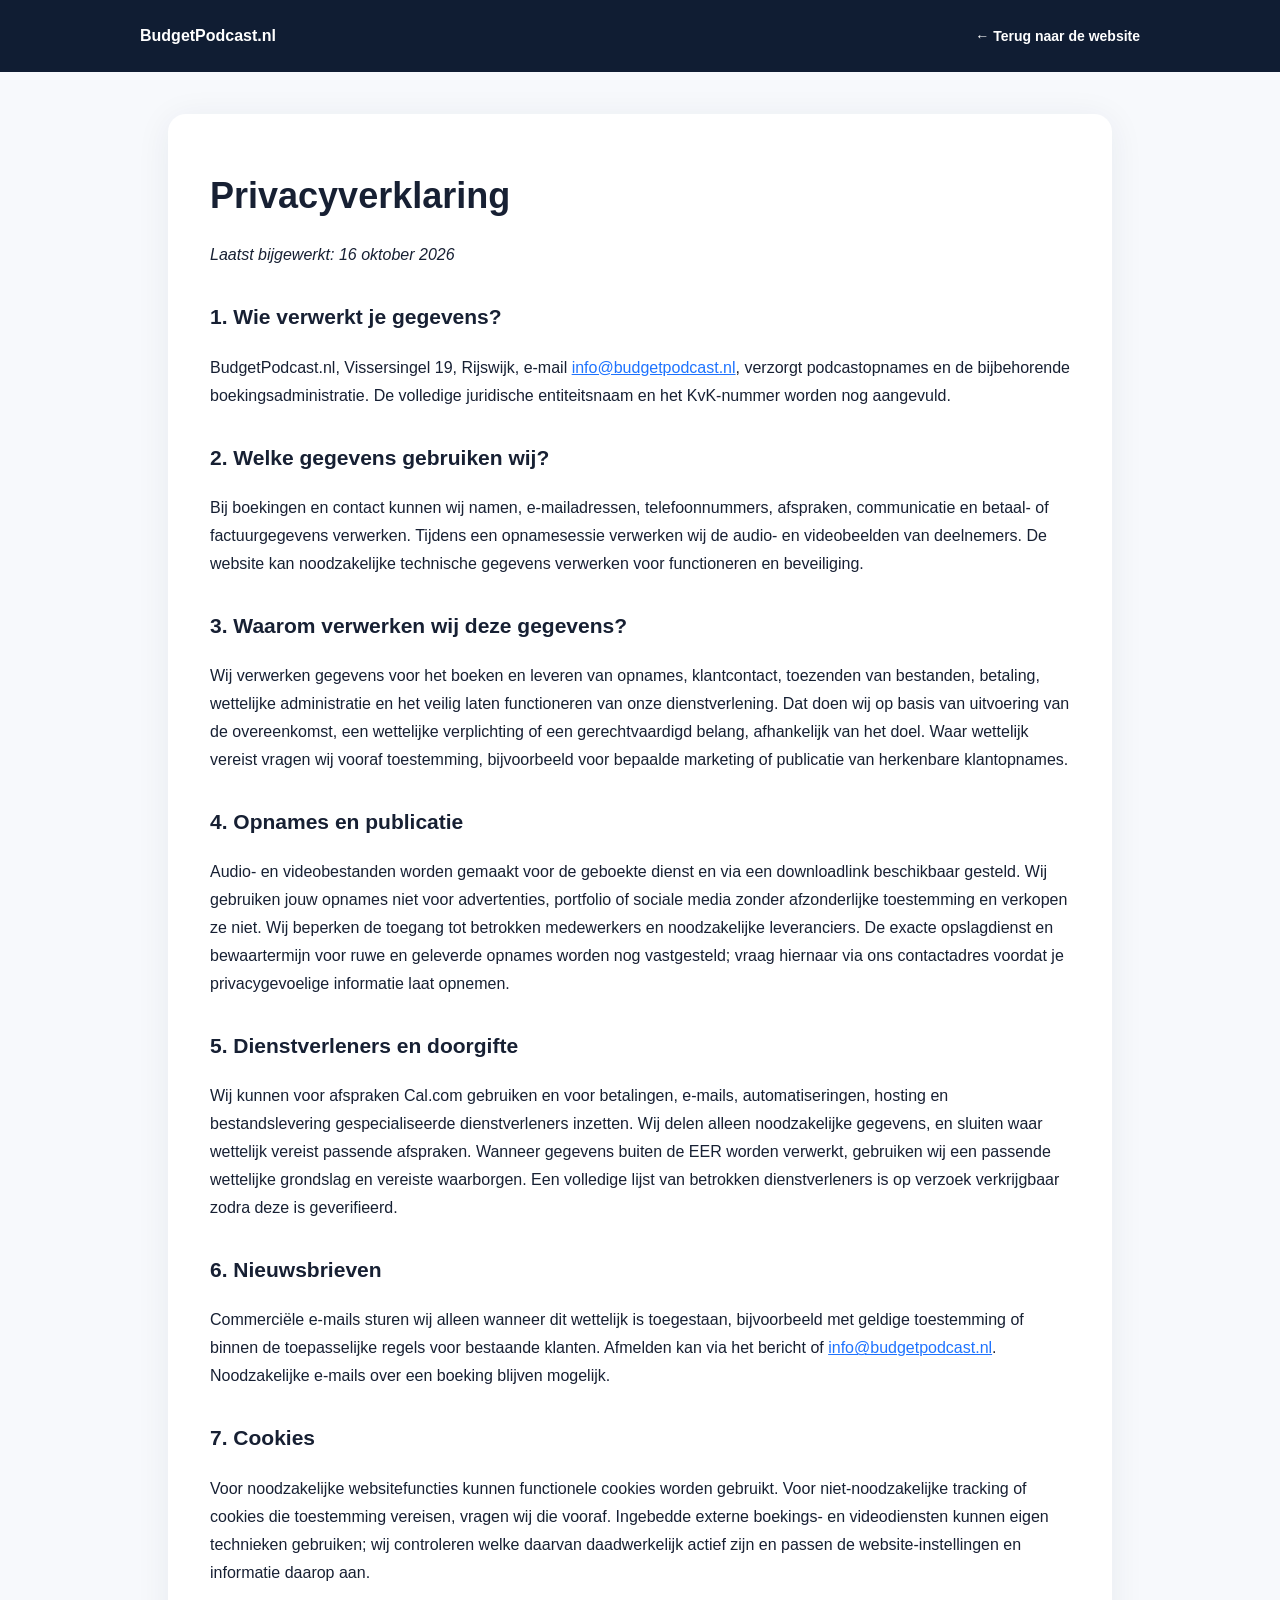
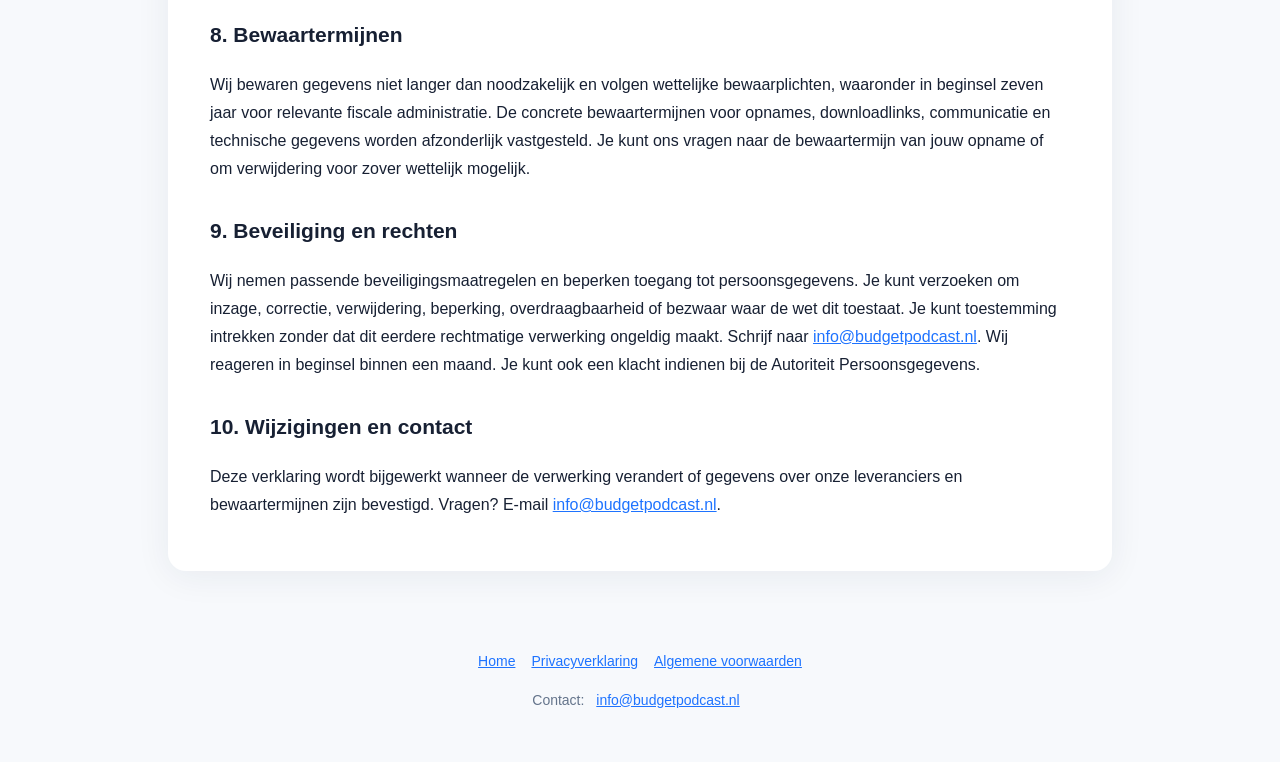
==== privacy/index.html @ d0d12837 "Publish BudgetPodcast privacy policy" ====
<!doctype html><html lang="nl"><head><meta charset="utf-8"><meta name="viewport" content="width=device-width,initial-scale=1"><title>Privacyverklaring | BudgetPodcast.nl</title><meta name="robots" content="index,follow"><style>body{margin:0;background:#f7f9fc;color:#172033;font:16px/1.75 Arial,sans-serif}header{background:#101d33;padding:22px max(24px,calc((100% - 1000px)/2));display:flex;align-items:center;justify-content:space-between;gap:16px}header a{color:white;text-decoration:none;font-weight:700}header a:last-child{font-size:14px}main{max-width:860px;margin:42px auto;padding:36px 42px;background:white;border-radius:18px;box-shadow:0 5px 35px #16274412}h1{font-size:36px;line-height:1.2}h2{font-size:21px;margin-top:30px}a{color:#1e73ff}footer{text-align:center;padding:36px 20px;font-size:14px;color:#64748b}footer a{margin:0 8px}@media(max-width:700px){main{margin:0;padding:25px 22px;border-radius:0}h1{font-size:29px}}</style></head><body><header><a href="/">BudgetPodcast.nl</a><a href="/">← Terug naar de website</a></header><main><h1>Privacyverklaring</h1><p><em>Laatst bijgewerkt: 16 oktober 2026</em></p><h2>1. Wie verwerkt je gegevens?</h2><p>BudgetPodcast.nl, Vissersingel 19, Rijswijk, e-mail <a href="mailto:info@budgetpodcast.nl">info@budgetpodcast.nl</a>, verzorgt podcastopnames en de bijbehorende boekingsadministratie. De volledige juridische entiteitsnaam en het KvK-nummer worden nog aangevuld.</p>
<h2>2. Welke gegevens gebruiken wij?</h2><p>Bij boekingen en contact kunnen wij namen, e-mailadressen, telefoonnummers, afspraken, communicatie en betaal- of factuurgegevens verwerken. Tijdens een opnamesessie verwerken wij de audio- en videobeelden van deelnemers. De website kan noodzakelijke technische gegevens verwerken voor functioneren en beveiliging.</p>
<h2>3. Waarom verwerken wij deze gegevens?</h2><p>Wij verwerken gegevens voor het boeken en leveren van opnames, klantcontact, toezenden van bestanden, betaling, wettelijke administratie en het veilig laten functioneren van onze dienstverlening. Dat doen wij op basis van uitvoering van de overeenkomst, een wettelijke verplichting of een gerechtvaardigd belang, afhankelijk van het doel. Waar wettelijk vereist vragen wij vooraf toestemming, bijvoorbeeld voor bepaalde marketing of publicatie van herkenbare klantopnames.</p>
<h2>4. Opnames en publicatie</h2><p>Audio- en videobestanden worden gemaakt voor de geboekte dienst en via een downloadlink beschikbaar gesteld. Wij gebruiken jouw opnames niet voor advertenties, portfolio of sociale media zonder afzonderlijke toestemming en verkopen ze niet. Wij beperken de toegang tot betrokken medewerkers en noodzakelijke leveranciers. De exacte opslagdienst en bewaartermijn voor ruwe en geleverde opnames worden nog vastgesteld; vraag hiernaar via ons contactadres voordat je privacygevoelige informatie laat opnemen.</p>
<h2>5. Dienstverleners en doorgifte</h2><p>Wij kunnen voor afspraken Cal.com gebruiken en voor betalingen, e-mails, automatiseringen, hosting en bestandslevering gespecialiseerde dienstverleners inzetten. Wij delen alleen noodzakelijke gegevens, en sluiten waar wettelijk vereist passende afspraken. Wanneer gegevens buiten de EER worden verwerkt, gebruiken wij een passende wettelijke grondslag en vereiste waarborgen. Een volledige lijst van betrokken dienstverleners is op verzoek verkrijgbaar zodra deze is geverifieerd.</p>
<h2>6. Nieuwsbrieven</h2><p>Commerciële e-mails sturen wij alleen wanneer dit wettelijk is toegestaan, bijvoorbeeld met geldige toestemming of binnen de toepasselijke regels voor bestaande klanten. Afmelden kan via het bericht of <a href="mailto:info@budgetpodcast.nl">info@budgetpodcast.nl</a>. Noodzakelijke e-mails over een boeking blijven mogelijk.</p>
<h2>7. Cookies</h2><p>Voor noodzakelijke websitefuncties kunnen functionele cookies worden gebruikt. Voor niet-noodzakelijke tracking of cookies die toestemming vereisen, vragen wij die vooraf. Ingebedde externe boekings- en videodiensten kunnen eigen technieken gebruiken; wij controleren welke daarvan daadwerkelijk actief zijn en passen de website-instellingen en informatie daarop aan.</p>
<h2>8. Bewaartermijnen</h2><p>Wij bewaren gegevens niet langer dan noodzakelijk en volgen wettelijke bewaarplichten, waaronder in beginsel zeven jaar voor relevante fiscale administratie. De concrete bewaartermijnen voor opnames, downloadlinks, communicatie en technische gegevens worden afzonderlijk vastgesteld. Je kunt ons vragen naar de bewaartermijn van jouw opname of om verwijdering voor zover wettelijk mogelijk.</p>
<h2>9. Beveiliging en rechten</h2><p>Wij nemen passende beveiligingsmaatregelen en beperken toegang tot persoonsgegevens. Je kunt verzoeken om inzage, correctie, verwijdering, beperking, overdraagbaarheid of bezwaar waar de wet dit toestaat. Je kunt toestemming intrekken zonder dat dit eerdere rechtmatige verwerking ongeldig maakt. Schrijf naar <a href="mailto:info@budgetpodcast.nl">info@budgetpodcast.nl</a>. Wij reageren in beginsel binnen een maand. Je kunt ook een klacht indienen bij de Autoriteit Persoonsgegevens.</p>
<h2>10. Wijzigingen en contact</h2><p>Deze verklaring wordt bijgewerkt wanneer de verwerking verandert of gegevens over onze leveranciers en bewaartermijnen zijn bevestigd. Vragen? E-mail <a href="mailto:info@budgetpodcast.nl">info@budgetpodcast.nl</a>.</p></main><footer><a href="/">Home</a><a href="/privacy">Privacyverklaring</a><a href="/algemene-voorwaarden">Algemene voorwaarden</a><p>Contact: <a href="mailto:info@budgetpodcast.nl">info@budgetpodcast.nl</a></p></footer></body></html>
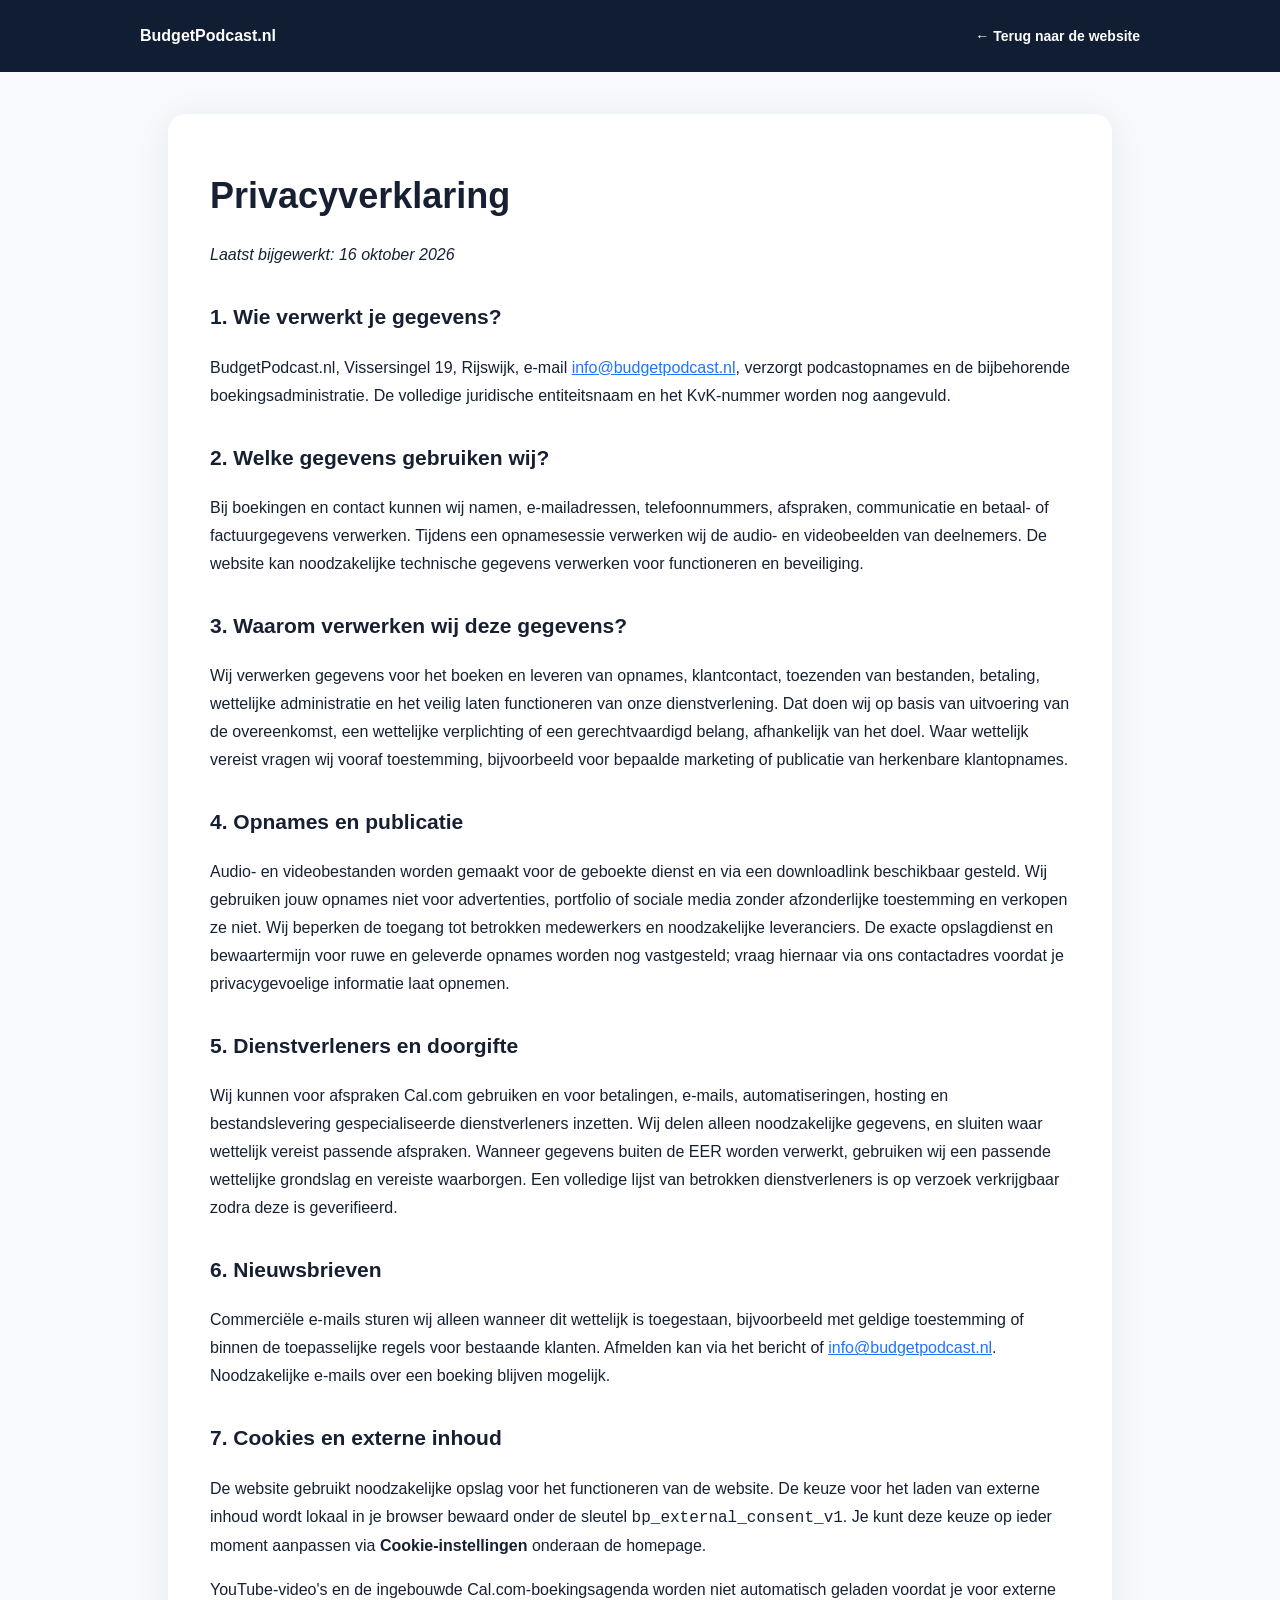
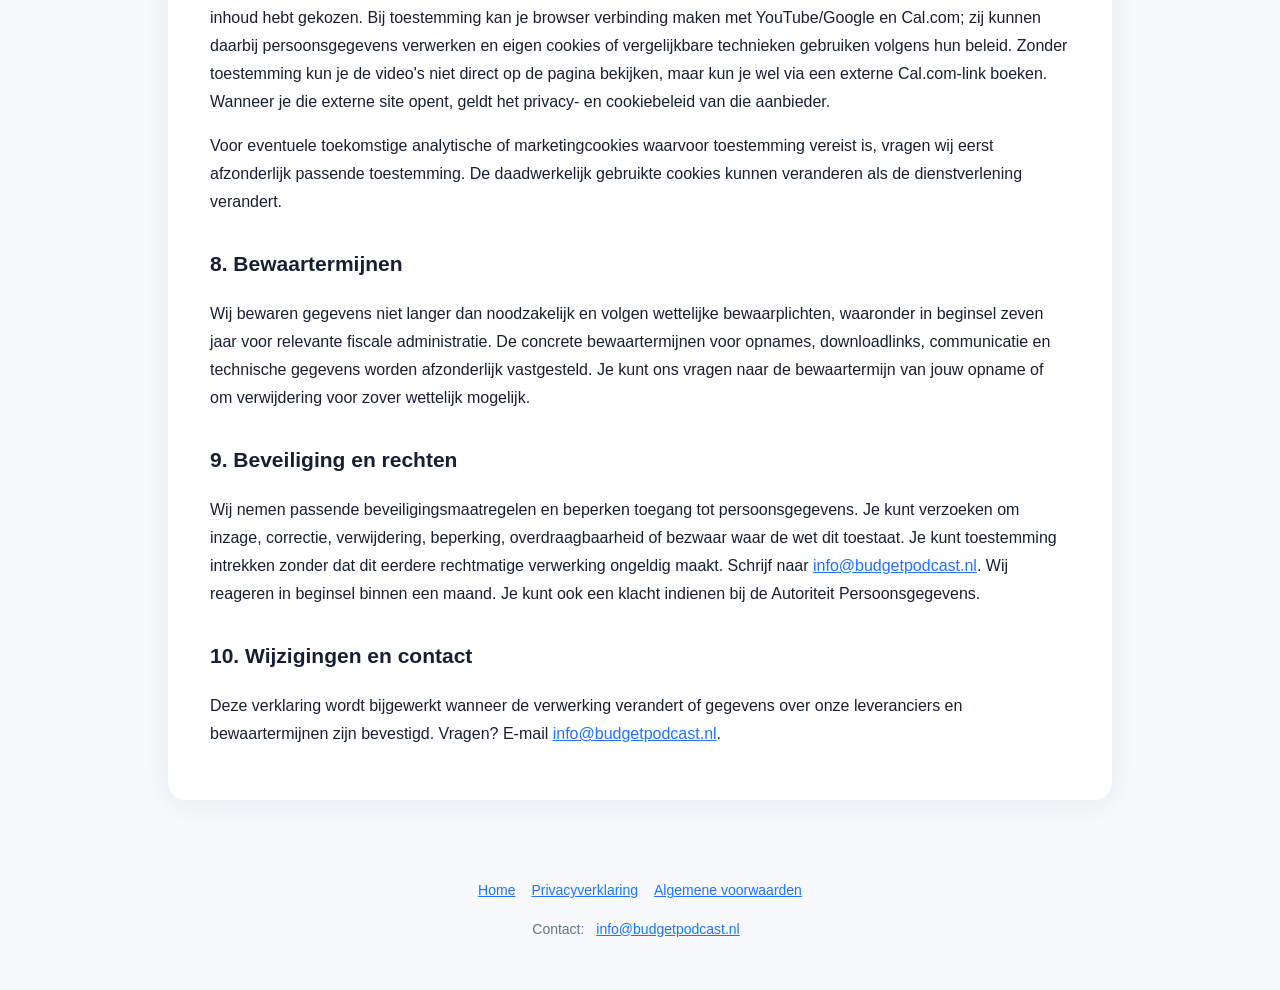
==== commit dcca3594: "Describe cookie consent and externally loaded booking and videos" ====
--- a/privacy/index.html
+++ b/privacy/index.html
@@ -4,7 +4,6 @@
 <h2>4. Opnames en publicatie</h2><p>Audio- en videobestanden worden gemaakt voor de geboekte dienst en via een downloadlink beschikbaar gesteld. Wij gebruiken jouw opnames niet voor advertenties, portfolio of sociale media zonder afzonderlijke toestemming en verkopen ze niet. Wij beperken de toegang tot betrokken medewerkers en noodzakelijke leveranciers. De exacte opslagdienst en bewaartermijn voor ruwe en geleverde opnames worden nog vastgesteld; vraag hiernaar via ons contactadres voordat je privacygevoelige informatie laat opnemen.</p>
 <h2>5. Dienstverleners en doorgifte</h2><p>Wij kunnen voor afspraken Cal.com gebruiken en voor betalingen, e-mails, automatiseringen, hosting en bestandslevering gespecialiseerde dienstverleners inzetten. Wij delen alleen noodzakelijke gegevens, en sluiten waar wettelijk vereist passende afspraken. Wanneer gegevens buiten de EER worden verwerkt, gebruiken wij een passende wettelijke grondslag en vereiste waarborgen. Een volledige lijst van betrokken dienstverleners is op verzoek verkrijgbaar zodra deze is geverifieerd.</p>
 <h2>6. Nieuwsbrieven</h2><p>Commerciële e-mails sturen wij alleen wanneer dit wettelijk is toegestaan, bijvoorbeeld met geldige toestemming of binnen de toepasselijke regels voor bestaande klanten. Afmelden kan via het bericht of <a href="mailto:info@budgetpodcast.nl">info@budgetpodcast.nl</a>. Noodzakelijke e-mails over een boeking blijven mogelijk.</p>
-<h2>7. Cookies</h2><p>Voor noodzakelijke websitefuncties kunnen functionele cookies worden gebruikt. Voor niet-noodzakelijke tracking of cookies die toestemming vereisen, vragen wij die vooraf. Ingebedde externe boekings- en videodiensten kunnen eigen technieken gebruiken; wij controleren welke daarvan daadwerkelijk actief zijn en passen de website-instellingen en informatie daarop aan.</p>
-<h2>8. Bewaartermijnen</h2><p>Wij bewaren gegevens niet langer dan noodzakelijk en volgen wettelijke bewaarplichten, waaronder in beginsel zeven jaar voor relevante fiscale administratie. De concrete bewaartermijnen voor opnames, downloadlinks, communicatie en technische gegevens worden afzonderlijk vastgesteld. Je kunt ons vragen naar de bewaartermijn van jouw opname of om verwijdering voor zover wettelijk mogelijk.</p>
+<h2>7. Cookies en externe inhoud</h2><p>De website gebruikt noodzakelijke opslag voor het functioneren van de website. De keuze voor het laden van externe inhoud wordt lokaal in je browser bewaard onder de sleutel <code>bp_external_consent_v1</code>. Je kunt deze keuze op ieder moment aanpassen via <strong>Cookie-instellingen</strong> onderaan de homepage.</p><p>YouTube-video's en de ingebouwde Cal.com-boekingsagenda worden niet automatisch geladen voordat je voor externe inhoud hebt gekozen. Bij toestemming kan je browser verbinding maken met YouTube/Google en Cal.com; zij kunnen daarbij persoonsgegevens verwerken en eigen cookies of vergelijkbare technieken gebruiken volgens hun beleid. Zonder toestemming kun je de video's niet direct op de pagina bekijken, maar kun je wel via een externe Cal.com-link boeken. Wanneer je die externe site opent, geldt het privacy- en cookiebeleid van die aanbieder.</p><p>Voor eventuele toekomstige analytische of marketingcookies waarvoor toestemming vereist is, vragen wij eerst afzonderlijk passende toestemming. De daadwerkelijk gebruikte cookies kunnen veranderen als de dienstverlening verandert.</p><h2>8. Bewaartermijnen</h2><p>Wij bewaren gegevens niet langer dan noodzakelijk en volgen wettelijke bewaarplichten, waaronder in beginsel zeven jaar voor relevante fiscale administratie. De concrete bewaartermijnen voor opnames, downloadlinks, communicatie en technische gegevens worden afzonderlijk vastgesteld. Je kunt ons vragen naar de bewaartermijn van jouw opname of om verwijdering voor zover wettelijk mogelijk.</p>
 <h2>9. Beveiliging en rechten</h2><p>Wij nemen passende beveiligingsmaatregelen en beperken toegang tot persoonsgegevens. Je kunt verzoeken om inzage, correctie, verwijdering, beperking, overdraagbaarheid of bezwaar waar de wet dit toestaat. Je kunt toestemming intrekken zonder dat dit eerdere rechtmatige verwerking ongeldig maakt. Schrijf naar <a href="mailto:info@budgetpodcast.nl">info@budgetpodcast.nl</a>. Wij reageren in beginsel binnen een maand. Je kunt ook een klacht indienen bij de Autoriteit Persoonsgegevens.</p>
 <h2>10. Wijzigingen en contact</h2><p>Deze verklaring wordt bijgewerkt wanneer de verwerking verandert of gegevens over onze leveranciers en bewaartermijnen zijn bevestigd. Vragen? E-mail <a href="mailto:info@budgetpodcast.nl">info@budgetpodcast.nl</a>.</p></main><footer><a href="/">Home</a><a href="/privacy">Privacyverklaring</a><a href="/algemene-voorwaarden">Algemene voorwaarden</a><p>Contact: <a href="mailto:info@budgetpodcast.nl">info@budgetpodcast.nl</a></p></footer></body></html>
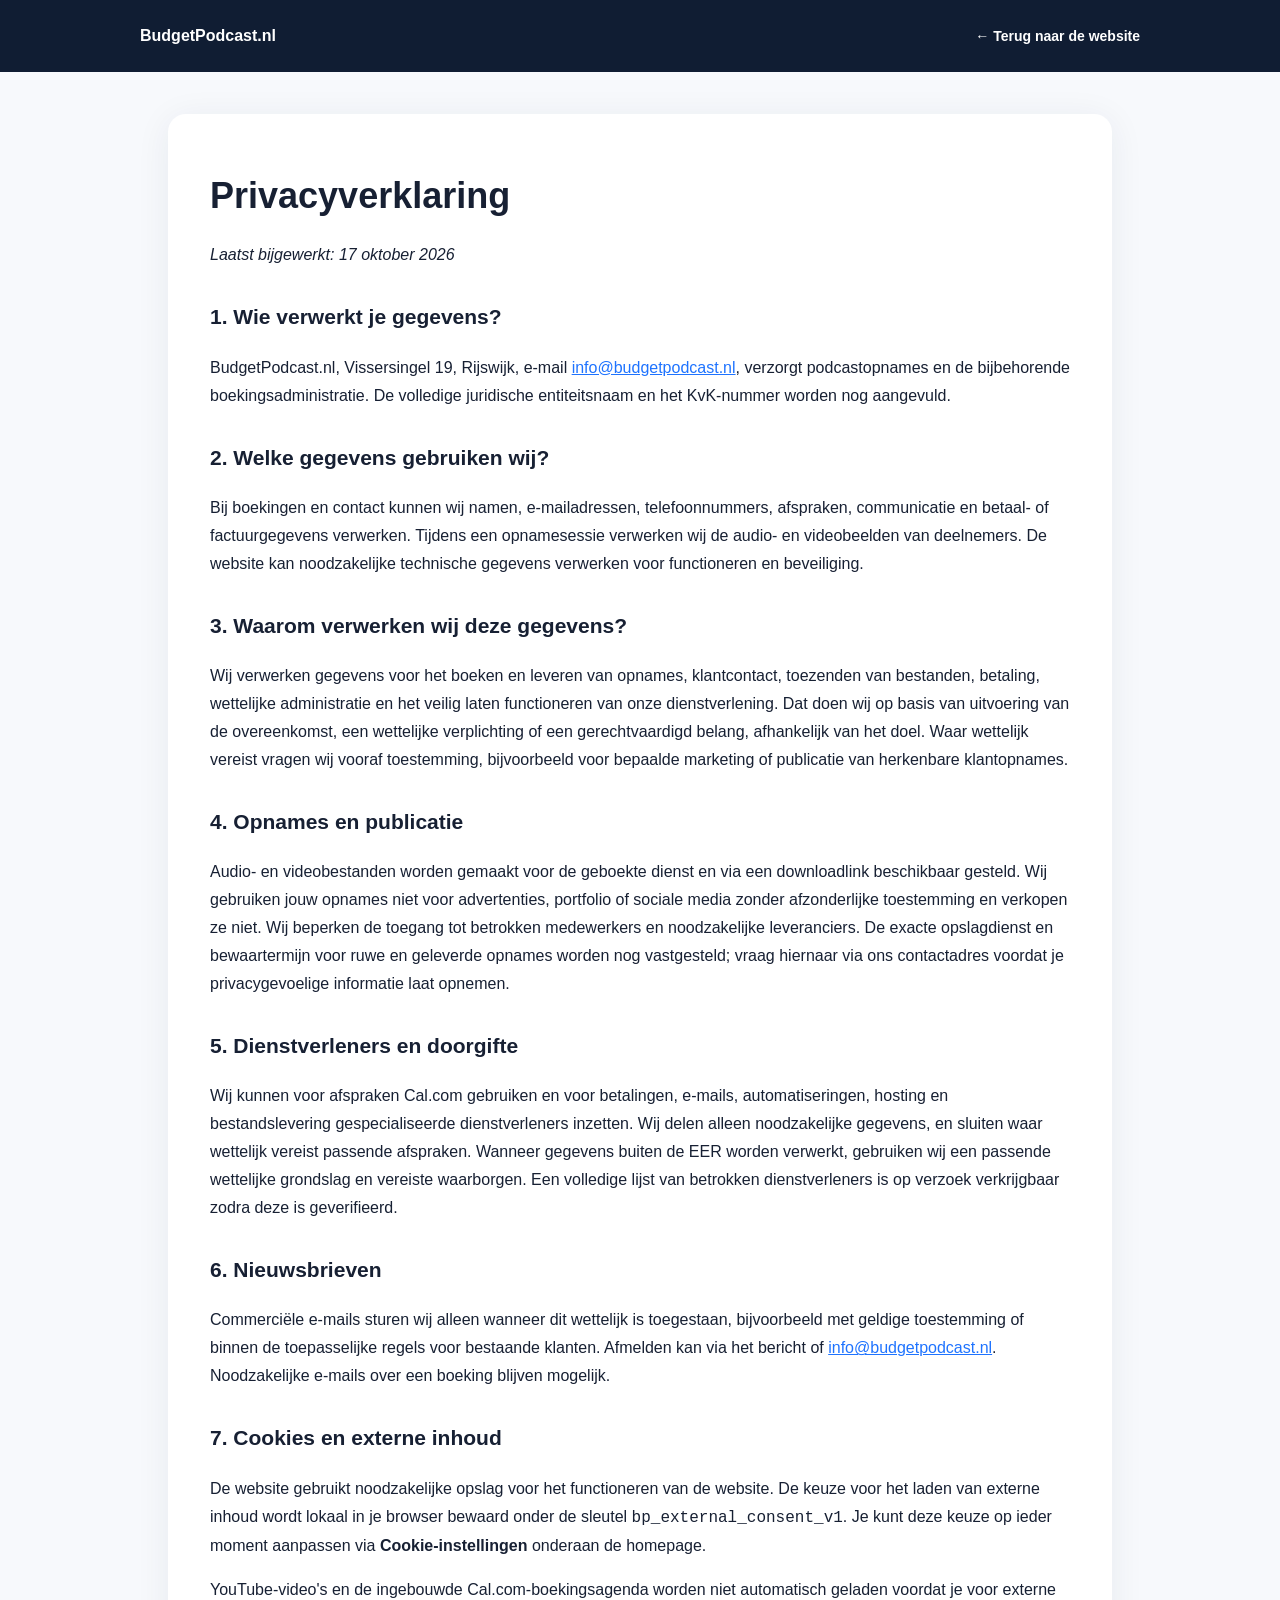
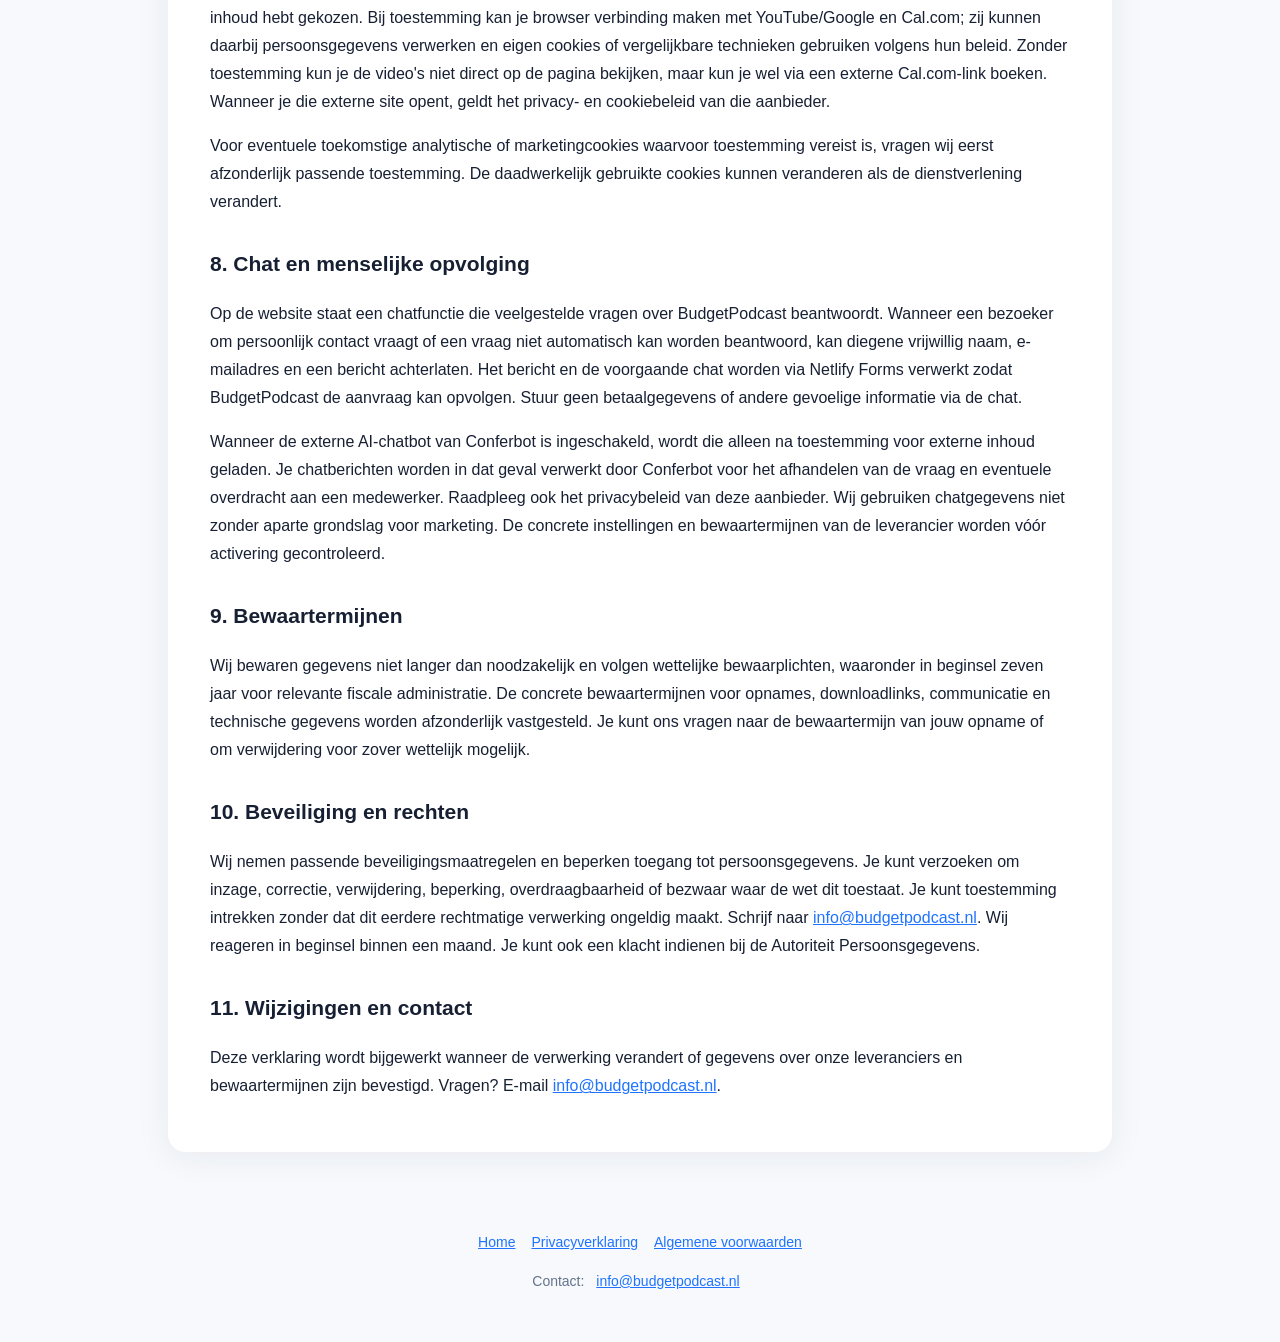
==== commit cfae8e56: "Document chat privacy and ensure handoff panel visibility" ====
--- a/privacy/index.html
+++ b/privacy/index.html
@@ -1,9 +1,9 @@
-<!doctype html><html lang="nl"><head><meta charset="utf-8"><meta name="viewport" content="width=device-width,initial-scale=1"><title>Privacyverklaring | BudgetPodcast.nl</title><meta name="robots" content="index,follow"><style>body{margin:0;background:#f7f9fc;color:#172033;font:16px/1.75 Arial,sans-serif}header{background:#101d33;padding:22px max(24px,calc((100% - 1000px)/2));display:flex;align-items:center;justify-content:space-between;gap:16px}header a{color:white;text-decoration:none;font-weight:700}header a:last-child{font-size:14px}main{max-width:860px;margin:42px auto;padding:36px 42px;background:white;border-radius:18px;box-shadow:0 5px 35px #16274412}h1{font-size:36px;line-height:1.2}h2{font-size:21px;margin-top:30px}a{color:#1e73ff}footer{text-align:center;padding:36px 20px;font-size:14px;color:#64748b}footer a{margin:0 8px}@media(max-width:700px){main{margin:0;padding:25px 22px;border-radius:0}h1{font-size:29px}}</style></head><body><header><a href="/">BudgetPodcast.nl</a><a href="/">← Terug naar de website</a></header><main><h1>Privacyverklaring</h1><p><em>Laatst bijgewerkt: 16 oktober 2026</em></p><h2>1. Wie verwerkt je gegevens?</h2><p>BudgetPodcast.nl, Vissersingel 19, Rijswijk, e-mail <a href="mailto:info@budgetpodcast.nl">info@budgetpodcast.nl</a>, verzorgt podcastopnames en de bijbehorende boekingsadministratie. De volledige juridische entiteitsnaam en het KvK-nummer worden nog aangevuld.</p>
+<!doctype html><html lang="nl"><head><meta charset="utf-8"><meta name="viewport" content="width=device-width,initial-scale=1"><title>Privacyverklaring | BudgetPodcast.nl</title><meta name="robots" content="index,follow"><style>body{margin:0;background:#f7f9fc;color:#172033;font:16px/1.75 Arial,sans-serif}header{background:#101d33;padding:22px max(24px,calc((100% - 1000px)/2));display:flex;align-items:center;justify-content:space-between;gap:16px}header a{color:white;text-decoration:none;font-weight:700}header a:last-child{font-size:14px}main{max-width:860px;margin:42px auto;padding:36px 42px;background:white;border-radius:18px;box-shadow:0 5px 35px #16274412}h1{font-size:36px;line-height:1.2}h2{font-size:21px;margin-top:30px}a{color:#1e73ff}footer{text-align:center;padding:36px 20px;font-size:14px;color:#64748b}footer a{margin:0 8px}@media(max-width:700px){main{margin:0;padding:25px 22px;border-radius:0}h1{font-size:29px}}</style></head><body><header><a href="/">BudgetPodcast.nl</a><a href="/">← Terug naar de website</a></header><main><h1>Privacyverklaring</h1><p><em>Laatst bijgewerkt: 17 oktober 2026</em></p><h2>1. Wie verwerkt je gegevens?</h2><p>BudgetPodcast.nl, Vissersingel 19, Rijswijk, e-mail <a href="mailto:info@budgetpodcast.nl">info@budgetpodcast.nl</a>, verzorgt podcastopnames en de bijbehorende boekingsadministratie. De volledige juridische entiteitsnaam en het KvK-nummer worden nog aangevuld.</p>
 <h2>2. Welke gegevens gebruiken wij?</h2><p>Bij boekingen en contact kunnen wij namen, e-mailadressen, telefoonnummers, afspraken, communicatie en betaal- of factuurgegevens verwerken. Tijdens een opnamesessie verwerken wij de audio- en videobeelden van deelnemers. De website kan noodzakelijke technische gegevens verwerken voor functioneren en beveiliging.</p>
 <h2>3. Waarom verwerken wij deze gegevens?</h2><p>Wij verwerken gegevens voor het boeken en leveren van opnames, klantcontact, toezenden van bestanden, betaling, wettelijke administratie en het veilig laten functioneren van onze dienstverlening. Dat doen wij op basis van uitvoering van de overeenkomst, een wettelijke verplichting of een gerechtvaardigd belang, afhankelijk van het doel. Waar wettelijk vereist vragen wij vooraf toestemming, bijvoorbeeld voor bepaalde marketing of publicatie van herkenbare klantopnames.</p>
 <h2>4. Opnames en publicatie</h2><p>Audio- en videobestanden worden gemaakt voor de geboekte dienst en via een downloadlink beschikbaar gesteld. Wij gebruiken jouw opnames niet voor advertenties, portfolio of sociale media zonder afzonderlijke toestemming en verkopen ze niet. Wij beperken de toegang tot betrokken medewerkers en noodzakelijke leveranciers. De exacte opslagdienst en bewaartermijn voor ruwe en geleverde opnames worden nog vastgesteld; vraag hiernaar via ons contactadres voordat je privacygevoelige informatie laat opnemen.</p>
 <h2>5. Dienstverleners en doorgifte</h2><p>Wij kunnen voor afspraken Cal.com gebruiken en voor betalingen, e-mails, automatiseringen, hosting en bestandslevering gespecialiseerde dienstverleners inzetten. Wij delen alleen noodzakelijke gegevens, en sluiten waar wettelijk vereist passende afspraken. Wanneer gegevens buiten de EER worden verwerkt, gebruiken wij een passende wettelijke grondslag en vereiste waarborgen. Een volledige lijst van betrokken dienstverleners is op verzoek verkrijgbaar zodra deze is geverifieerd.</p>
 <h2>6. Nieuwsbrieven</h2><p>Commerciële e-mails sturen wij alleen wanneer dit wettelijk is toegestaan, bijvoorbeeld met geldige toestemming of binnen de toepasselijke regels voor bestaande klanten. Afmelden kan via het bericht of <a href="mailto:info@budgetpodcast.nl">info@budgetpodcast.nl</a>. Noodzakelijke e-mails over een boeking blijven mogelijk.</p>
-<h2>7. Cookies en externe inhoud</h2><p>De website gebruikt noodzakelijke opslag voor het functioneren van de website. De keuze voor het laden van externe inhoud wordt lokaal in je browser bewaard onder de sleutel <code>bp_external_consent_v1</code>. Je kunt deze keuze op ieder moment aanpassen via <strong>Cookie-instellingen</strong> onderaan de homepage.</p><p>YouTube-video's en de ingebouwde Cal.com-boekingsagenda worden niet automatisch geladen voordat je voor externe inhoud hebt gekozen. Bij toestemming kan je browser verbinding maken met YouTube/Google en Cal.com; zij kunnen daarbij persoonsgegevens verwerken en eigen cookies of vergelijkbare technieken gebruiken volgens hun beleid. Zonder toestemming kun je de video's niet direct op de pagina bekijken, maar kun je wel via een externe Cal.com-link boeken. Wanneer je die externe site opent, geldt het privacy- en cookiebeleid van die aanbieder.</p><p>Voor eventuele toekomstige analytische of marketingcookies waarvoor toestemming vereist is, vragen wij eerst afzonderlijk passende toestemming. De daadwerkelijk gebruikte cookies kunnen veranderen als de dienstverlening verandert.</p><h2>8. Bewaartermijnen</h2><p>Wij bewaren gegevens niet langer dan noodzakelijk en volgen wettelijke bewaarplichten, waaronder in beginsel zeven jaar voor relevante fiscale administratie. De concrete bewaartermijnen voor opnames, downloadlinks, communicatie en technische gegevens worden afzonderlijk vastgesteld. Je kunt ons vragen naar de bewaartermijn van jouw opname of om verwijdering voor zover wettelijk mogelijk.</p>
-<h2>9. Beveiliging en rechten</h2><p>Wij nemen passende beveiligingsmaatregelen en beperken toegang tot persoonsgegevens. Je kunt verzoeken om inzage, correctie, verwijdering, beperking, overdraagbaarheid of bezwaar waar de wet dit toestaat. Je kunt toestemming intrekken zonder dat dit eerdere rechtmatige verwerking ongeldig maakt. Schrijf naar <a href="mailto:info@budgetpodcast.nl">info@budgetpodcast.nl</a>. Wij reageren in beginsel binnen een maand. Je kunt ook een klacht indienen bij de Autoriteit Persoonsgegevens.</p>
-<h2>10. Wijzigingen en contact</h2><p>Deze verklaring wordt bijgewerkt wanneer de verwerking verandert of gegevens over onze leveranciers en bewaartermijnen zijn bevestigd. Vragen? E-mail <a href="mailto:info@budgetpodcast.nl">info@budgetpodcast.nl</a>.</p></main><footer><a href="/">Home</a><a href="/privacy">Privacyverklaring</a><a href="/algemene-voorwaarden">Algemene voorwaarden</a><p>Contact: <a href="mailto:info@budgetpodcast.nl">info@budgetpodcast.nl</a></p></footer></body></html>+<h2>7. Cookies en externe inhoud</h2><p>De website gebruikt noodzakelijke opslag voor het functioneren van de website. De keuze voor het laden van externe inhoud wordt lokaal in je browser bewaard onder de sleutel <code>bp_external_consent_v1</code>. Je kunt deze keuze op ieder moment aanpassen via <strong>Cookie-instellingen</strong> onderaan de homepage.</p><p>YouTube-video's en de ingebouwde Cal.com-boekingsagenda worden niet automatisch geladen voordat je voor externe inhoud hebt gekozen. Bij toestemming kan je browser verbinding maken met YouTube/Google en Cal.com; zij kunnen daarbij persoonsgegevens verwerken en eigen cookies of vergelijkbare technieken gebruiken volgens hun beleid. Zonder toestemming kun je de video's niet direct op de pagina bekijken, maar kun je wel via een externe Cal.com-link boeken. Wanneer je die externe site opent, geldt het privacy- en cookiebeleid van die aanbieder.</p><p>Voor eventuele toekomstige analytische of marketingcookies waarvoor toestemming vereist is, vragen wij eerst afzonderlijk passende toestemming. De daadwerkelijk gebruikte cookies kunnen veranderen als de dienstverlening verandert.</p><h2>8. Chat en menselijke opvolging</h2><p>Op de website staat een chatfunctie die veelgestelde vragen over BudgetPodcast beantwoordt. Wanneer een bezoeker om persoonlijk contact vraagt of een vraag niet automatisch kan worden beantwoord, kan diegene vrijwillig naam, e-mailadres en een bericht achterlaten. Het bericht en de voorgaande chat worden via Netlify Forms verwerkt zodat BudgetPodcast de aanvraag kan opvolgen. Stuur geen betaalgegevens of andere gevoelige informatie via de chat.</p><p>Wanneer de externe AI-chatbot van Conferbot is ingeschakeld, wordt die alleen na toestemming voor externe inhoud geladen. Je chatberichten worden in dat geval verwerkt door Conferbot voor het afhandelen van de vraag en eventuele overdracht aan een medewerker. Raadpleeg ook het privacybeleid van deze aanbieder. Wij gebruiken chatgegevens niet zonder aparte grondslag voor marketing. De concrete instellingen en bewaartermijnen van de leverancier worden vóór activering gecontroleerd.</p><h2>9. Bewaartermijnen</h2><p>Wij bewaren gegevens niet langer dan noodzakelijk en volgen wettelijke bewaarplichten, waaronder in beginsel zeven jaar voor relevante fiscale administratie. De concrete bewaartermijnen voor opnames, downloadlinks, communicatie en technische gegevens worden afzonderlijk vastgesteld. Je kunt ons vragen naar de bewaartermijn van jouw opname of om verwijdering voor zover wettelijk mogelijk.</p>
+<h2>10. Beveiliging en rechten</h2><p>Wij nemen passende beveiligingsmaatregelen en beperken toegang tot persoonsgegevens. Je kunt verzoeken om inzage, correctie, verwijdering, beperking, overdraagbaarheid of bezwaar waar de wet dit toestaat. Je kunt toestemming intrekken zonder dat dit eerdere rechtmatige verwerking ongeldig maakt. Schrijf naar <a href="mailto:info@budgetpodcast.nl">info@budgetpodcast.nl</a>. Wij reageren in beginsel binnen een maand. Je kunt ook een klacht indienen bij de Autoriteit Persoonsgegevens.</p>
+<h2>11. Wijzigingen en contact</h2><p>Deze verklaring wordt bijgewerkt wanneer de verwerking verandert of gegevens over onze leveranciers en bewaartermijnen zijn bevestigd. Vragen? E-mail <a href="mailto:info@budgetpodcast.nl">info@budgetpodcast.nl</a>.</p></main><footer><a href="/">Home</a><a href="/privacy">Privacyverklaring</a><a href="/algemene-voorwaarden">Algemene voorwaarden</a><p>Contact: <a href="mailto:info@budgetpodcast.nl">info@budgetpodcast.nl</a></p></footer></body></html>
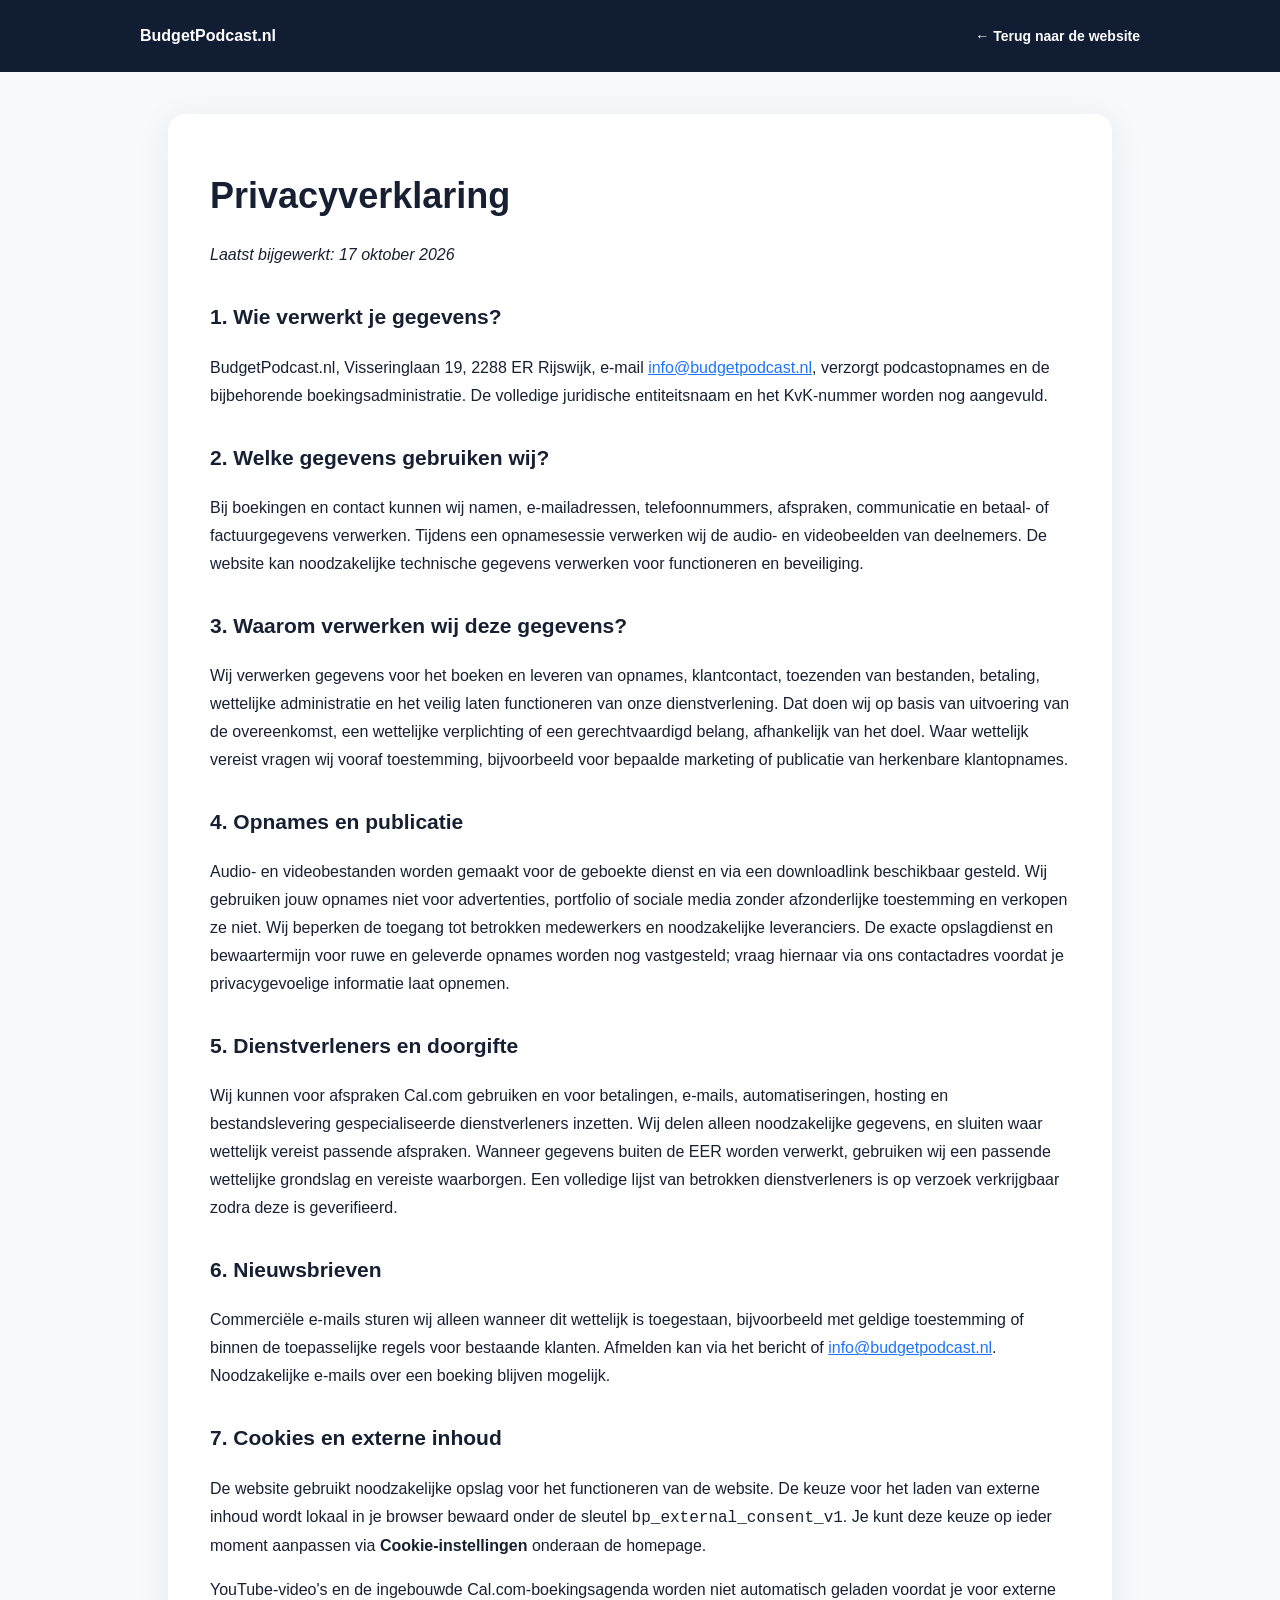
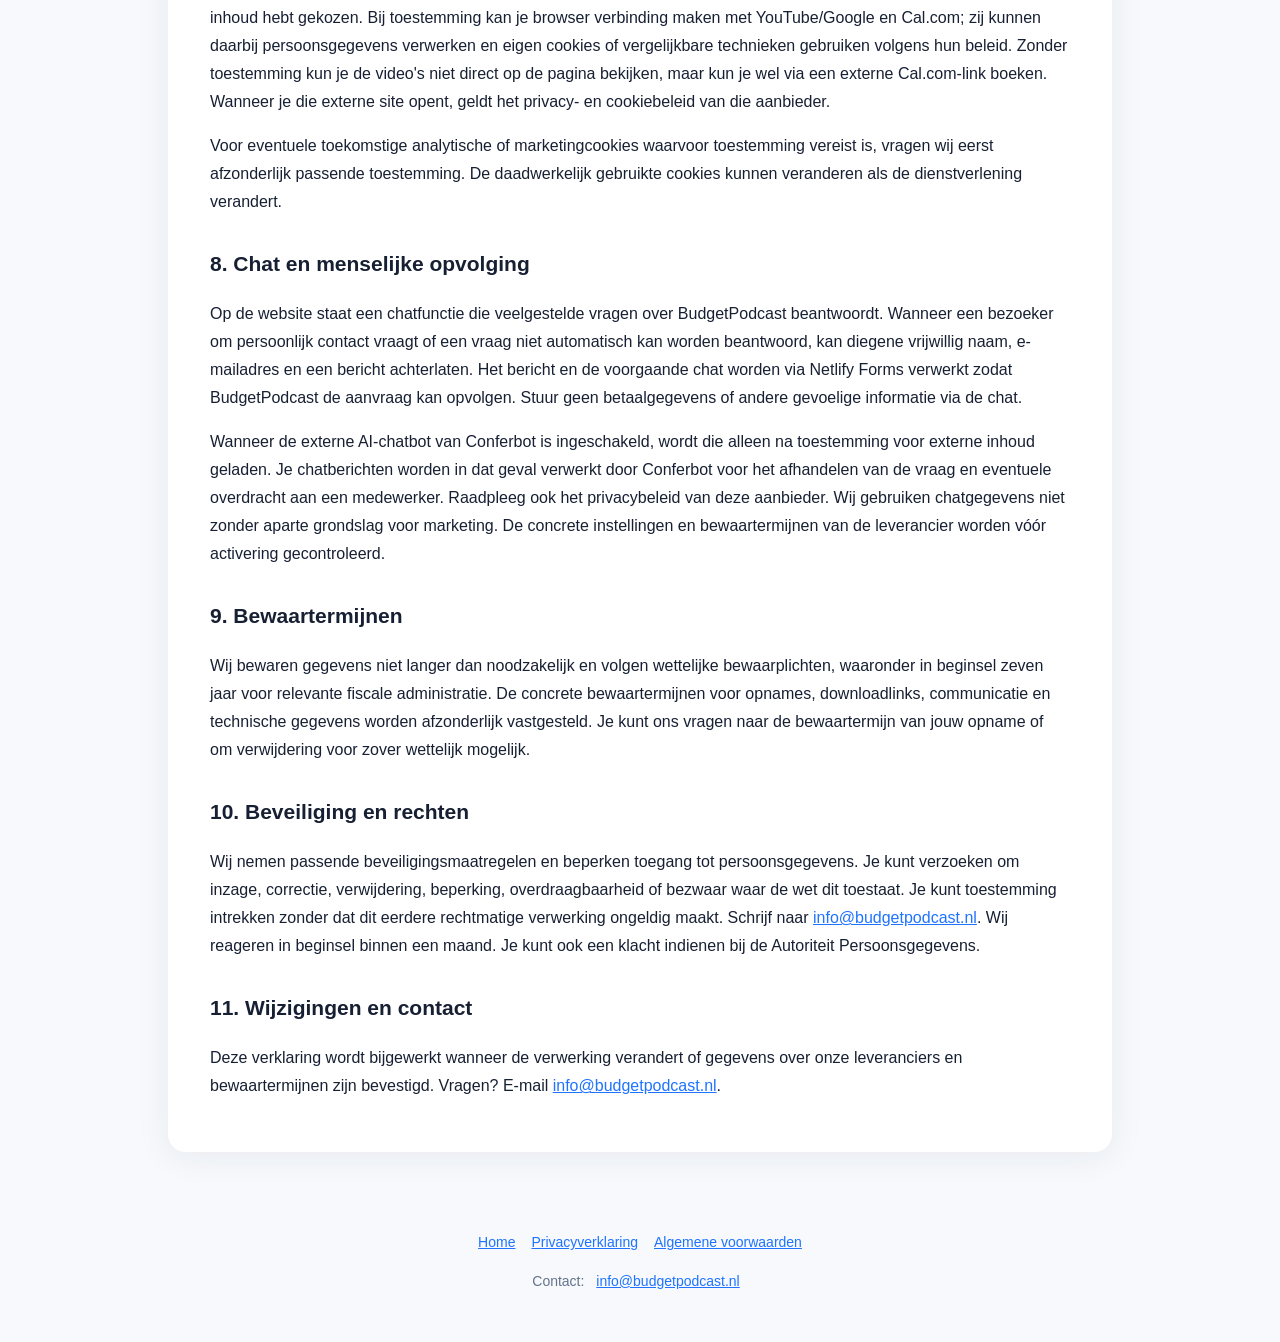
==== commit 44d94046: "Show confirmed Rijswijk studio address in privacy/index.html" ====
--- a/privacy/index.html
+++ b/privacy/index.html
@@ -1,4 +1,4 @@
-<!doctype html><html lang="nl"><head><meta charset="utf-8"><meta name="viewport" content="width=device-width,initial-scale=1"><title>Privacyverklaring | BudgetPodcast.nl</title><meta name="robots" content="index,follow"><style>body{margin:0;background:#f7f9fc;color:#172033;font:16px/1.75 Arial,sans-serif}header{background:#101d33;padding:22px max(24px,calc((100% - 1000px)/2));display:flex;align-items:center;justify-content:space-between;gap:16px}header a{color:white;text-decoration:none;font-weight:700}header a:last-child{font-size:14px}main{max-width:860px;margin:42px auto;padding:36px 42px;background:white;border-radius:18px;box-shadow:0 5px 35px #16274412}h1{font-size:36px;line-height:1.2}h2{font-size:21px;margin-top:30px}a{color:#1e73ff}footer{text-align:center;padding:36px 20px;font-size:14px;color:#64748b}footer a{margin:0 8px}@media(max-width:700px){main{margin:0;padding:25px 22px;border-radius:0}h1{font-size:29px}}</style></head><body><header><a href="/">BudgetPodcast.nl</a><a href="/">← Terug naar de website</a></header><main><h1>Privacyverklaring</h1><p><em>Laatst bijgewerkt: 17 oktober 2026</em></p><h2>1. Wie verwerkt je gegevens?</h2><p>BudgetPodcast.nl, Vissersingel 19, Rijswijk, e-mail <a href="mailto:info@budgetpodcast.nl">info@budgetpodcast.nl</a>, verzorgt podcastopnames en de bijbehorende boekingsadministratie. De volledige juridische entiteitsnaam en het KvK-nummer worden nog aangevuld.</p>
+<!doctype html><html lang="nl"><head><meta charset="utf-8"><meta name="viewport" content="width=device-width,initial-scale=1"><title>Privacyverklaring | BudgetPodcast.nl</title><meta name="robots" content="index,follow"><style>body{margin:0;background:#f7f9fc;color:#172033;font:16px/1.75 Arial,sans-serif}header{background:#101d33;padding:22px max(24px,calc((100% - 1000px)/2));display:flex;align-items:center;justify-content:space-between;gap:16px}header a{color:white;text-decoration:none;font-weight:700}header a:last-child{font-size:14px}main{max-width:860px;margin:42px auto;padding:36px 42px;background:white;border-radius:18px;box-shadow:0 5px 35px #16274412}h1{font-size:36px;line-height:1.2}h2{font-size:21px;margin-top:30px}a{color:#1e73ff}footer{text-align:center;padding:36px 20px;font-size:14px;color:#64748b}footer a{margin:0 8px}@media(max-width:700px){main{margin:0;padding:25px 22px;border-radius:0}h1{font-size:29px}}</style></head><body><header><a href="/">BudgetPodcast.nl</a><a href="/">← Terug naar de website</a></header><main><h1>Privacyverklaring</h1><p><em>Laatst bijgewerkt: 17 oktober 2026</em></p><h2>1. Wie verwerkt je gegevens?</h2><p>BudgetPodcast.nl, Visseringlaan 19, 2288 ER Rijswijk, e-mail <a href="mailto:info@budgetpodcast.nl">info@budgetpodcast.nl</a>, verzorgt podcastopnames en de bijbehorende boekingsadministratie. De volledige juridische entiteitsnaam en het KvK-nummer worden nog aangevuld.</p>
 <h2>2. Welke gegevens gebruiken wij?</h2><p>Bij boekingen en contact kunnen wij namen, e-mailadressen, telefoonnummers, afspraken, communicatie en betaal- of factuurgegevens verwerken. Tijdens een opnamesessie verwerken wij de audio- en videobeelden van deelnemers. De website kan noodzakelijke technische gegevens verwerken voor functioneren en beveiliging.</p>
 <h2>3. Waarom verwerken wij deze gegevens?</h2><p>Wij verwerken gegevens voor het boeken en leveren van opnames, klantcontact, toezenden van bestanden, betaling, wettelijke administratie en het veilig laten functioneren van onze dienstverlening. Dat doen wij op basis van uitvoering van de overeenkomst, een wettelijke verplichting of een gerechtvaardigd belang, afhankelijk van het doel. Waar wettelijk vereist vragen wij vooraf toestemming, bijvoorbeeld voor bepaalde marketing of publicatie van herkenbare klantopnames.</p>
 <h2>4. Opnames en publicatie</h2><p>Audio- en videobestanden worden gemaakt voor de geboekte dienst en via een downloadlink beschikbaar gesteld. Wij gebruiken jouw opnames niet voor advertenties, portfolio of sociale media zonder afzonderlijke toestemming en verkopen ze niet. Wij beperken de toegang tot betrokken medewerkers en noodzakelijke leveranciers. De exacte opslagdienst en bewaartermijn voor ruwe en geleverde opnames worden nog vastgesteld; vraag hiernaar via ons contactadres voordat je privacygevoelige informatie laat opnemen.</p>
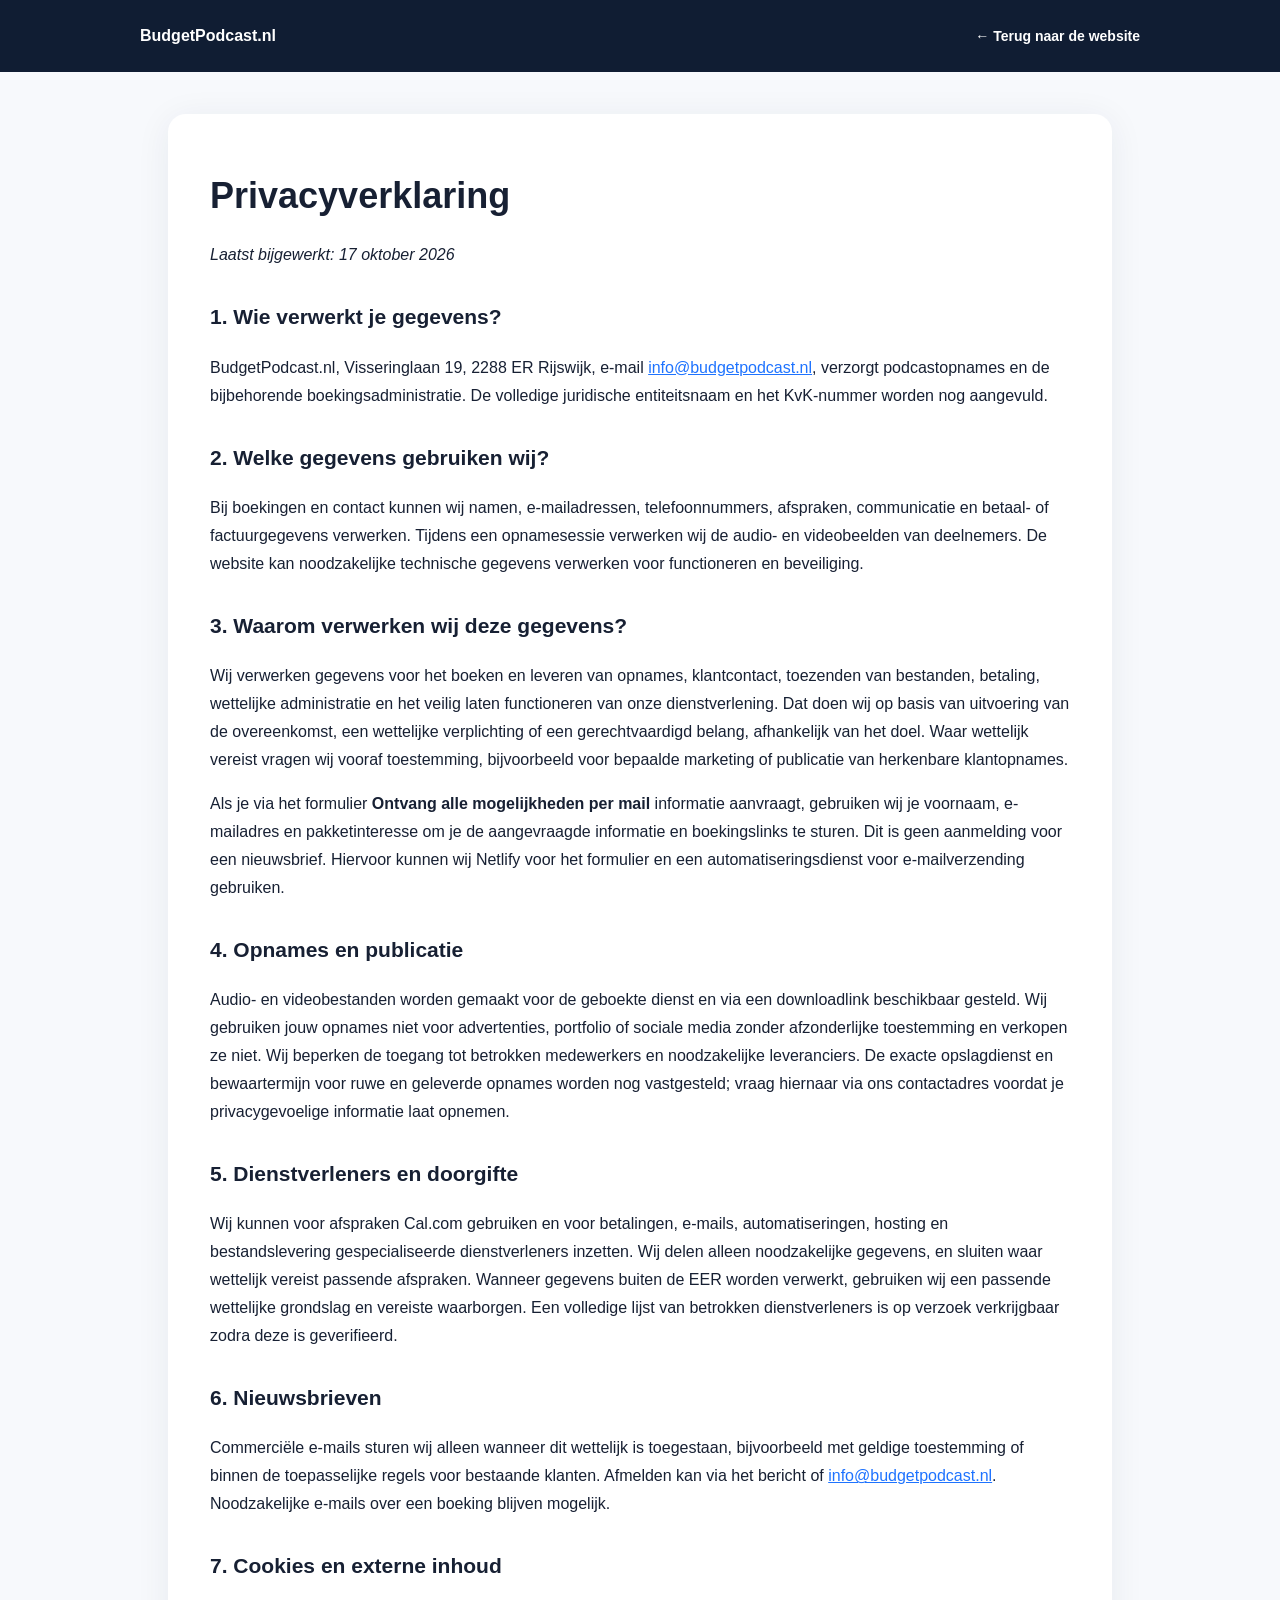
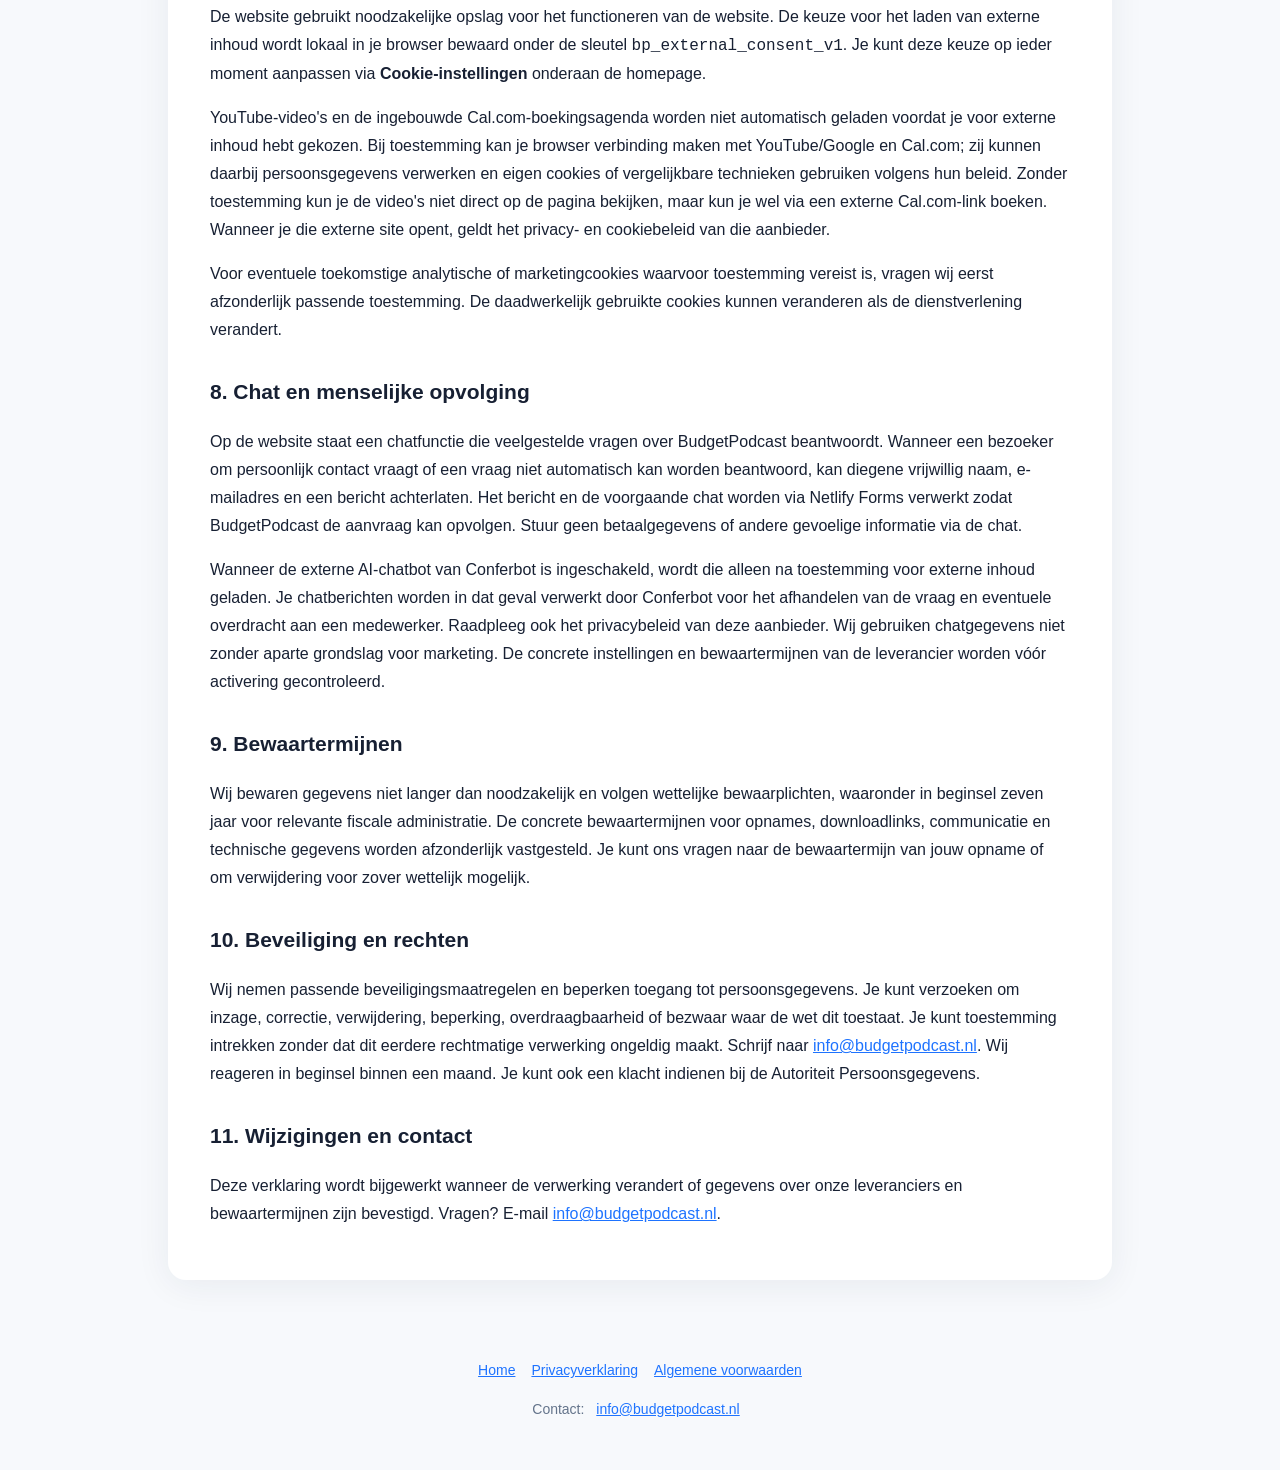
==== commit 868029df: "Licht verwerking van informatieaanvragen toe" ====
--- a/privacy/index.html
+++ b/privacy/index.html
@@ -1,6 +1,7 @@
 <!doctype html><html lang="nl"><head><meta charset="utf-8"><meta name="viewport" content="width=device-width,initial-scale=1"><title>Privacyverklaring | BudgetPodcast.nl</title><meta name="robots" content="index,follow"><style>body{margin:0;background:#f7f9fc;color:#172033;font:16px/1.75 Arial,sans-serif}header{background:#101d33;padding:22px max(24px,calc((100% - 1000px)/2));display:flex;align-items:center;justify-content:space-between;gap:16px}header a{color:white;text-decoration:none;font-weight:700}header a:last-child{font-size:14px}main{max-width:860px;margin:42px auto;padding:36px 42px;background:white;border-radius:18px;box-shadow:0 5px 35px #16274412}h1{font-size:36px;line-height:1.2}h2{font-size:21px;margin-top:30px}a{color:#1e73ff}footer{text-align:center;padding:36px 20px;font-size:14px;color:#64748b}footer a{margin:0 8px}@media(max-width:700px){main{margin:0;padding:25px 22px;border-radius:0}h1{font-size:29px}}</style></head><body><header><a href="/">BudgetPodcast.nl</a><a href="/">← Terug naar de website</a></header><main><h1>Privacyverklaring</h1><p><em>Laatst bijgewerkt: 17 oktober 2026</em></p><h2>1. Wie verwerkt je gegevens?</h2><p>BudgetPodcast.nl, Visseringlaan 19, 2288 ER Rijswijk, e-mail <a href="mailto:info@budgetpodcast.nl">info@budgetpodcast.nl</a>, verzorgt podcastopnames en de bijbehorende boekingsadministratie. De volledige juridische entiteitsnaam en het KvK-nummer worden nog aangevuld.</p>
 <h2>2. Welke gegevens gebruiken wij?</h2><p>Bij boekingen en contact kunnen wij namen, e-mailadressen, telefoonnummers, afspraken, communicatie en betaal- of factuurgegevens verwerken. Tijdens een opnamesessie verwerken wij de audio- en videobeelden van deelnemers. De website kan noodzakelijke technische gegevens verwerken voor functioneren en beveiliging.</p>
 <h2>3. Waarom verwerken wij deze gegevens?</h2><p>Wij verwerken gegevens voor het boeken en leveren van opnames, klantcontact, toezenden van bestanden, betaling, wettelijke administratie en het veilig laten functioneren van onze dienstverlening. Dat doen wij op basis van uitvoering van de overeenkomst, een wettelijke verplichting of een gerechtvaardigd belang, afhankelijk van het doel. Waar wettelijk vereist vragen wij vooraf toestemming, bijvoorbeeld voor bepaalde marketing of publicatie van herkenbare klantopnames.</p>
+<p>Als je via het formulier <strong>Ontvang alle mogelijkheden per mail</strong> informatie aanvraagt, gebruiken wij je voornaam, e-mailadres en pakketinteresse om je de aangevraagde informatie en boekingslinks te sturen. Dit is geen aanmelding voor een nieuwsbrief. Hiervoor kunnen wij Netlify voor het formulier en een automatiseringsdienst voor e-mailverzending gebruiken.</p>
 <h2>4. Opnames en publicatie</h2><p>Audio- en videobestanden worden gemaakt voor de geboekte dienst en via een downloadlink beschikbaar gesteld. Wij gebruiken jouw opnames niet voor advertenties, portfolio of sociale media zonder afzonderlijke toestemming en verkopen ze niet. Wij beperken de toegang tot betrokken medewerkers en noodzakelijke leveranciers. De exacte opslagdienst en bewaartermijn voor ruwe en geleverde opnames worden nog vastgesteld; vraag hiernaar via ons contactadres voordat je privacygevoelige informatie laat opnemen.</p>
 <h2>5. Dienstverleners en doorgifte</h2><p>Wij kunnen voor afspraken Cal.com gebruiken en voor betalingen, e-mails, automatiseringen, hosting en bestandslevering gespecialiseerde dienstverleners inzetten. Wij delen alleen noodzakelijke gegevens, en sluiten waar wettelijk vereist passende afspraken. Wanneer gegevens buiten de EER worden verwerkt, gebruiken wij een passende wettelijke grondslag en vereiste waarborgen. Een volledige lijst van betrokken dienstverleners is op verzoek verkrijgbaar zodra deze is geverifieerd.</p>
 <h2>6. Nieuwsbrieven</h2><p>Commerciële e-mails sturen wij alleen wanneer dit wettelijk is toegestaan, bijvoorbeeld met geldige toestemming of binnen de toepasselijke regels voor bestaande klanten. Afmelden kan via het bericht of <a href="mailto:info@budgetpodcast.nl">info@budgetpodcast.nl</a>. Noodzakelijke e-mails over een boeking blijven mogelijk.</p>
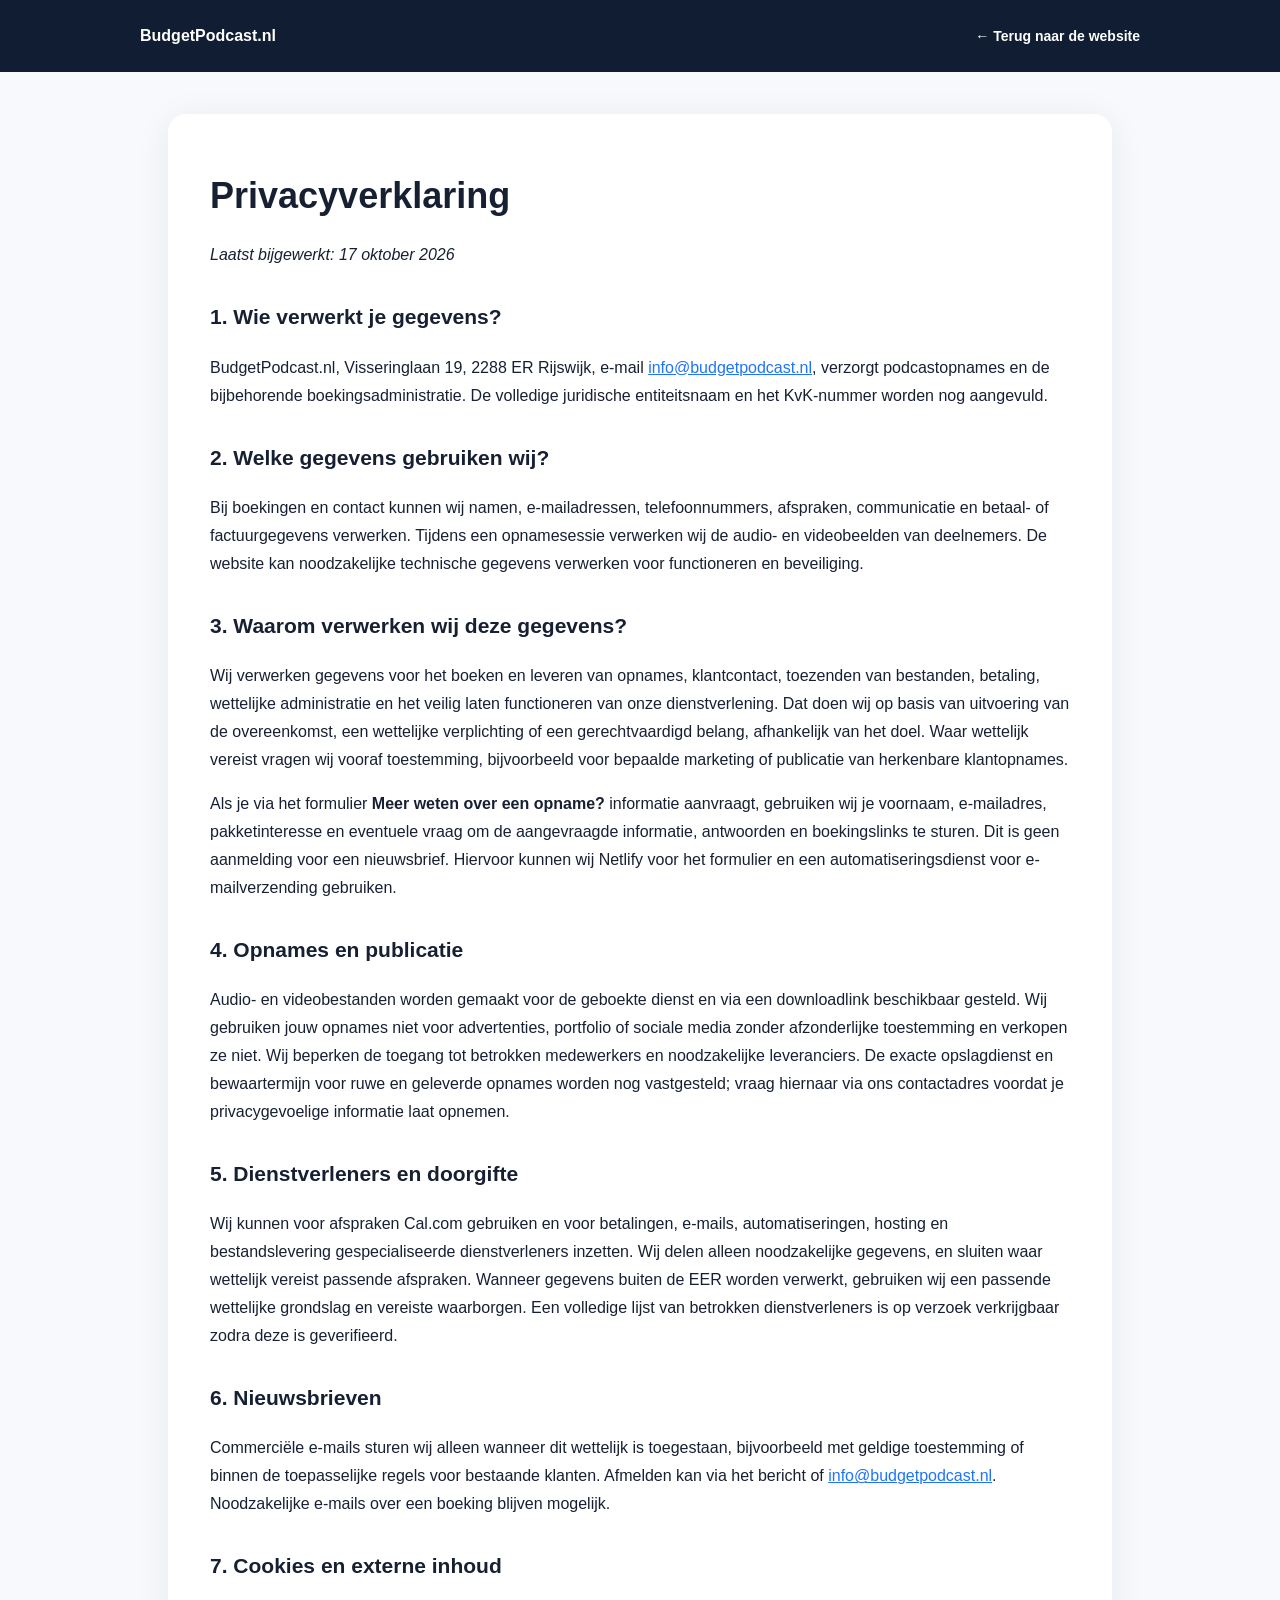
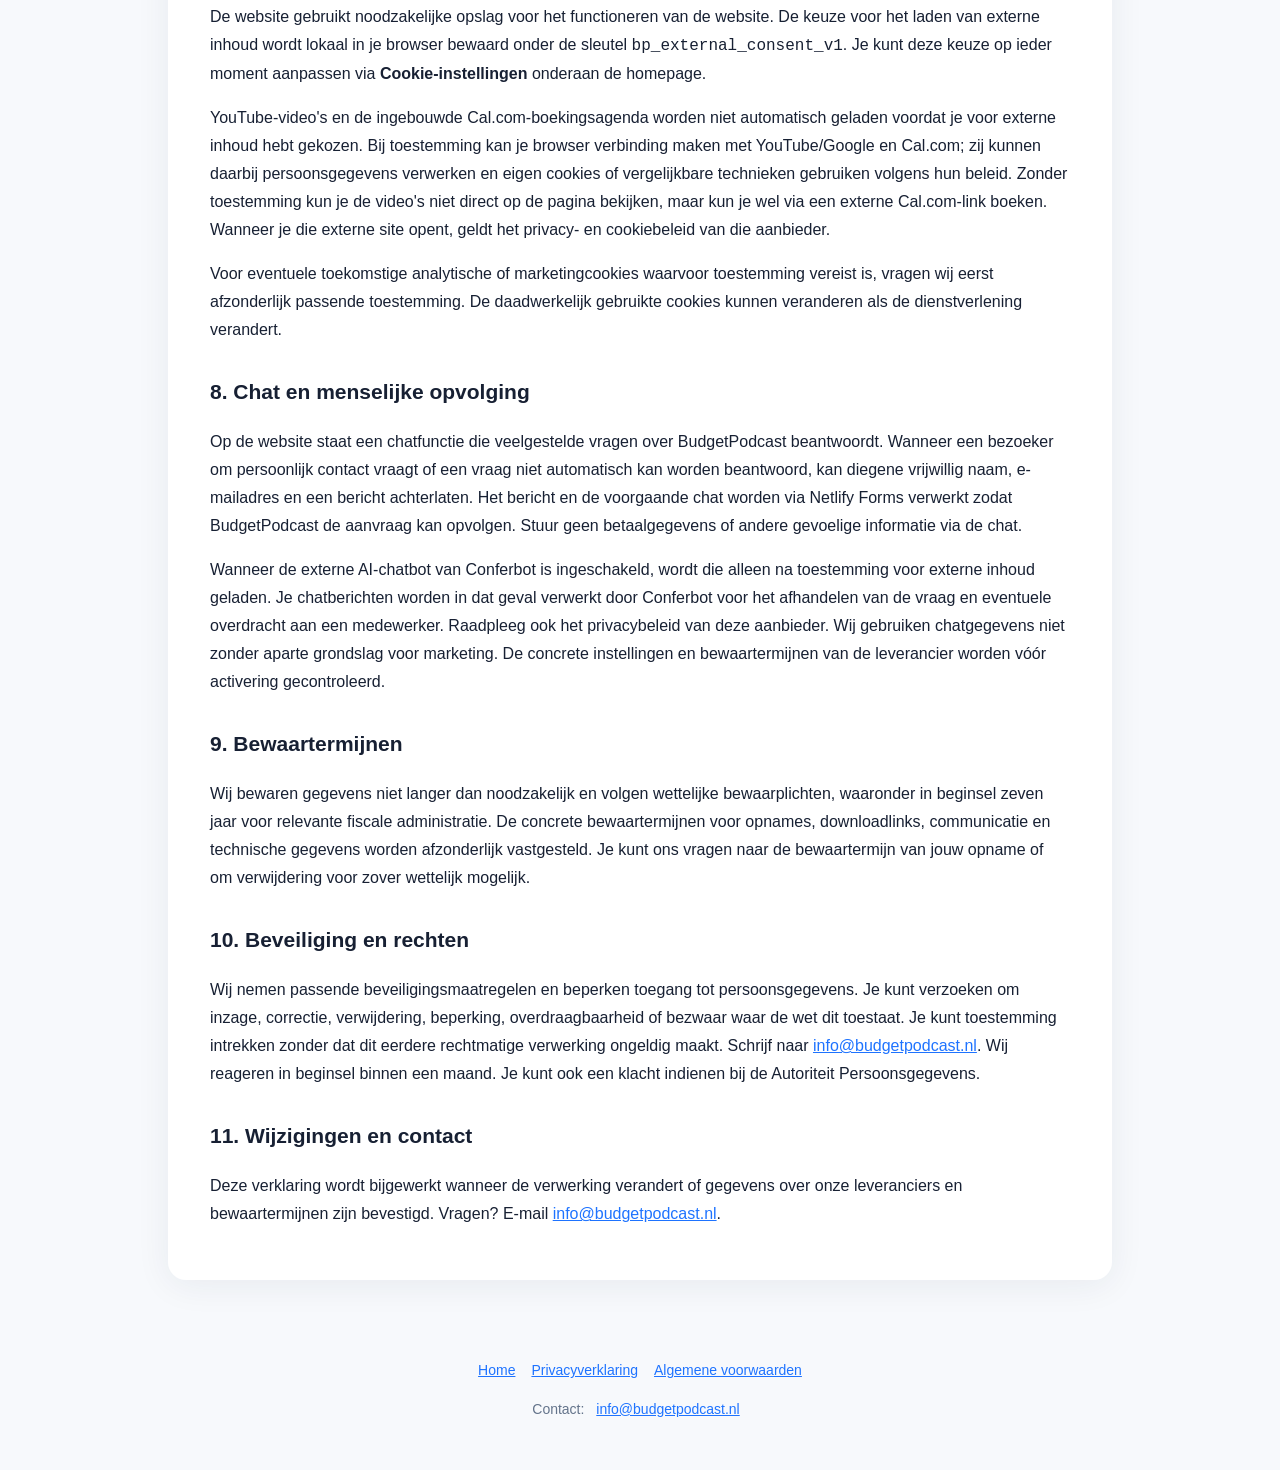
==== commit 207de917: "Actualiseer privacyomschrijving van informatieformulier" ====
--- a/privacy/index.html
+++ b/privacy/index.html
@@ -1,7 +1,7 @@
 <!doctype html><html lang="nl"><head><meta charset="utf-8"><meta name="viewport" content="width=device-width,initial-scale=1"><title>Privacyverklaring | BudgetPodcast.nl</title><meta name="robots" content="index,follow"><style>body{margin:0;background:#f7f9fc;color:#172033;font:16px/1.75 Arial,sans-serif}header{background:#101d33;padding:22px max(24px,calc((100% - 1000px)/2));display:flex;align-items:center;justify-content:space-between;gap:16px}header a{color:white;text-decoration:none;font-weight:700}header a:last-child{font-size:14px}main{max-width:860px;margin:42px auto;padding:36px 42px;background:white;border-radius:18px;box-shadow:0 5px 35px #16274412}h1{font-size:36px;line-height:1.2}h2{font-size:21px;margin-top:30px}a{color:#1e73ff}footer{text-align:center;padding:36px 20px;font-size:14px;color:#64748b}footer a{margin:0 8px}@media(max-width:700px){main{margin:0;padding:25px 22px;border-radius:0}h1{font-size:29px}}</style></head><body><header><a href="/">BudgetPodcast.nl</a><a href="/">← Terug naar de website</a></header><main><h1>Privacyverklaring</h1><p><em>Laatst bijgewerkt: 17 oktober 2026</em></p><h2>1. Wie verwerkt je gegevens?</h2><p>BudgetPodcast.nl, Visseringlaan 19, 2288 ER Rijswijk, e-mail <a href="mailto:info@budgetpodcast.nl">info@budgetpodcast.nl</a>, verzorgt podcastopnames en de bijbehorende boekingsadministratie. De volledige juridische entiteitsnaam en het KvK-nummer worden nog aangevuld.</p>
 <h2>2. Welke gegevens gebruiken wij?</h2><p>Bij boekingen en contact kunnen wij namen, e-mailadressen, telefoonnummers, afspraken, communicatie en betaal- of factuurgegevens verwerken. Tijdens een opnamesessie verwerken wij de audio- en videobeelden van deelnemers. De website kan noodzakelijke technische gegevens verwerken voor functioneren en beveiliging.</p>
 <h2>3. Waarom verwerken wij deze gegevens?</h2><p>Wij verwerken gegevens voor het boeken en leveren van opnames, klantcontact, toezenden van bestanden, betaling, wettelijke administratie en het veilig laten functioneren van onze dienstverlening. Dat doen wij op basis van uitvoering van de overeenkomst, een wettelijke verplichting of een gerechtvaardigd belang, afhankelijk van het doel. Waar wettelijk vereist vragen wij vooraf toestemming, bijvoorbeeld voor bepaalde marketing of publicatie van herkenbare klantopnames.</p>
-<p>Als je via het formulier <strong>Ontvang alle mogelijkheden per mail</strong> informatie aanvraagt, gebruiken wij je voornaam, e-mailadres en pakketinteresse om je de aangevraagde informatie en boekingslinks te sturen. Dit is geen aanmelding voor een nieuwsbrief. Hiervoor kunnen wij Netlify voor het formulier en een automatiseringsdienst voor e-mailverzending gebruiken.</p>
+<p>Als je via het formulier <strong>Meer weten over een opname?</strong> informatie aanvraagt, gebruiken wij je voornaam, e-mailadres, pakketinteresse en eventuele vraag om de aangevraagde informatie, antwoorden en boekingslinks te sturen. Dit is geen aanmelding voor een nieuwsbrief. Hiervoor kunnen wij Netlify voor het formulier en een automatiseringsdienst voor e-mailverzending gebruiken.</p>
 <h2>4. Opnames en publicatie</h2><p>Audio- en videobestanden worden gemaakt voor de geboekte dienst en via een downloadlink beschikbaar gesteld. Wij gebruiken jouw opnames niet voor advertenties, portfolio of sociale media zonder afzonderlijke toestemming en verkopen ze niet. Wij beperken de toegang tot betrokken medewerkers en noodzakelijke leveranciers. De exacte opslagdienst en bewaartermijn voor ruwe en geleverde opnames worden nog vastgesteld; vraag hiernaar via ons contactadres voordat je privacygevoelige informatie laat opnemen.</p>
 <h2>5. Dienstverleners en doorgifte</h2><p>Wij kunnen voor afspraken Cal.com gebruiken en voor betalingen, e-mails, automatiseringen, hosting en bestandslevering gespecialiseerde dienstverleners inzetten. Wij delen alleen noodzakelijke gegevens, en sluiten waar wettelijk vereist passende afspraken. Wanneer gegevens buiten de EER worden verwerkt, gebruiken wij een passende wettelijke grondslag en vereiste waarborgen. Een volledige lijst van betrokken dienstverleners is op verzoek verkrijgbaar zodra deze is geverifieerd.</p>
 <h2>6. Nieuwsbrieven</h2><p>Commerciële e-mails sturen wij alleen wanneer dit wettelijk is toegestaan, bijvoorbeeld met geldige toestemming of binnen de toepasselijke regels voor bestaande klanten. Afmelden kan via het bericht of <a href="mailto:info@budgetpodcast.nl">info@budgetpodcast.nl</a>. Noodzakelijke e-mails over een boeking blijven mogelijk.</p>
